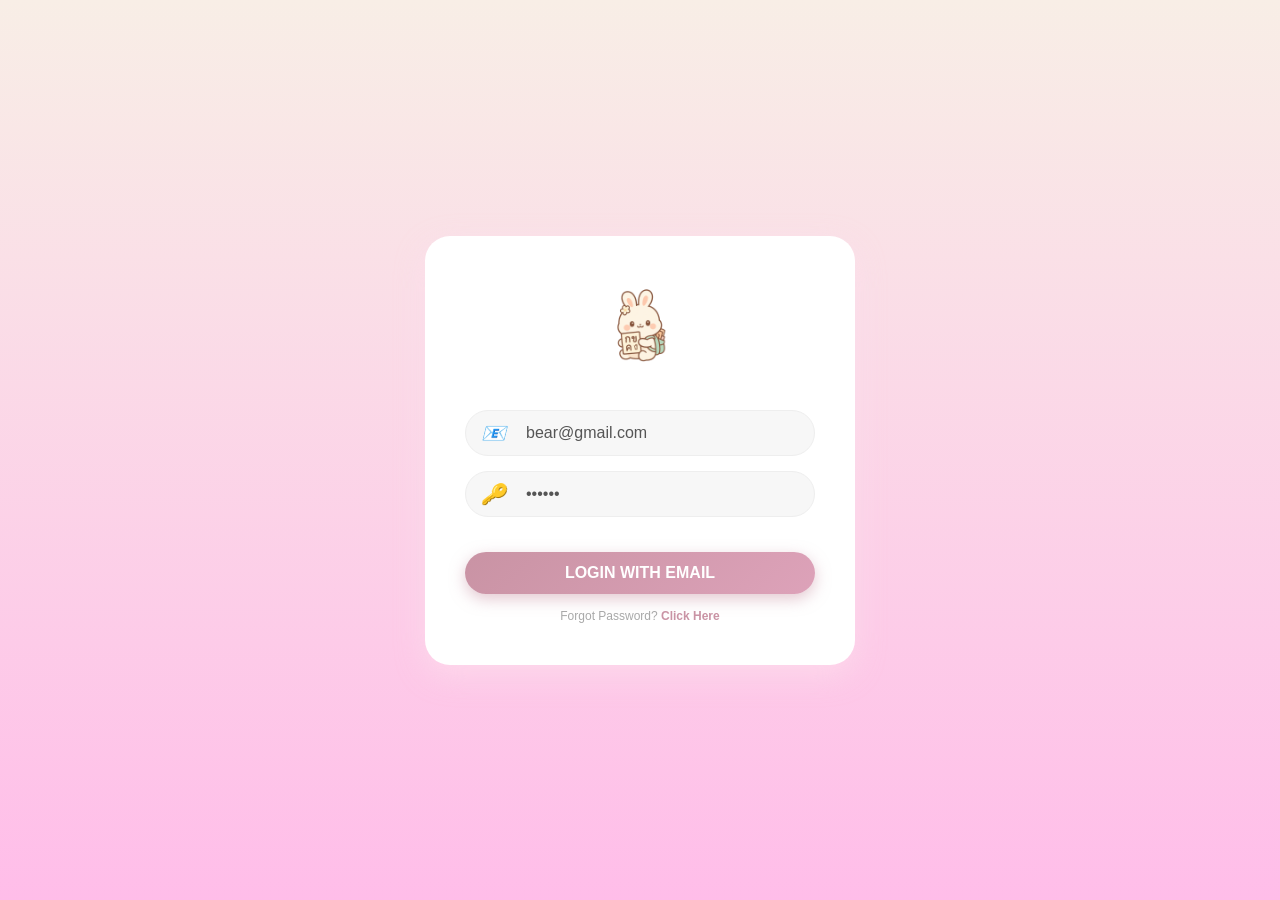
==== webservice/target/classes/public/index.html @ 34e9cc2b "changed the index.html to new login UI" ====
<!DOCTYPE html>
<html lang="en">
<head>
    <meta charset="UTF-8">
    <meta name="viewport" content="width=device-width, initial-scale=1.0">
    <title>Kawaii Login</title>
    <link rel="stylesheet" href="index_style.css">
    </head>
<body>
    <div class="login-container">
        <div class="image-placeholder">
            <img src="bunny.png" alt="Cute Bunny Mascot" class="mascot-image">
            </div>

        <form class="login-form">
            <div class="input-group">
                <i class="icon email-icon">📧</i> <input type="email" value="bear@gmail.com" readonly aria-label="Email address">
            </div>

            <div class="input-group">
                <i class="icon password-icon">🔑</i> <input type="password" value="******" aria-label="Password">
            </div>

            <button type="submit" class="login-button">
                LOGIN WITH EMAIL
            </button>
            
            <p class="forgot-password">
                Forgot Password? <a href="#">Click Here</a>
            </p>
        </form>
    </div>
</body>
</html>
---- webservice/target/classes/public/index_style.css ----
body {
    /* Background Gradient */
    background: linear-gradient(180deg, #f8eee6 0%, #ffbde9 100%); 
    display: flex;
    justify-content: center;
    align-items: center;
    min-height: 100vh;
    margin: 0;
    font-family: sans-serif; /* Use a cute, rounded font if available */
}

/* --- Login Card Container --- */
.login-container {
    background-color: #fff;
    padding: 30px 40px;
    border-radius: 25px; /* Rounded corners for the card */
    box-shadow: 0 10px 30px rgba(253, 222, 237, 0.7); /* Soft pink shadow */
    width: 90%;
    max-width: 350px;
    text-align: center;
}

/* --- Mascot Image --- */
.mascot-image {
    width: 120px; /* Adjust size as needed */
    height: auto;
    margin-bottom: 20px;
}

/* --- Input Fields --- */
.input-group {
    display: flex;
    align-items: center;
    background-color: #f7f7f7; /* Light background for the field */
    border-radius: 30px;
    margin-bottom: 15px;
    padding: 8px 15px;
    border: 1px solid #eee;
}

.input-group input {
    flex-grow: 1;
    border: none;
    background: transparent;
    padding: 5px 10px;
    font-size: 16px;
    outline: none; /* Remove default focus border */
    color: #555;
}

.input-group .icon {
    font-size: 20px;
    margin-right: 10px;
    color: #c993a4; /* A soft color for the icons */
}

/* --- Login Button --- */
.login-button {
    width: 100%;
    padding: 12px;
    margin-top: 20px;
    border: none;
    border-radius: 30px;
    font-size: 16px;
    font-weight: bold;
    color: #fff;
    cursor: pointer;
    /* Gradient from the reference image */
    background: linear-gradient(135deg, #c993a4 0%, #dda2b9 100%);
    box-shadow: 0 5px 15px rgba(201, 147, 164, 0.5); /* Soft button shadow */
    transition: background-color 0.3s;
}

.login-button:hover {
    opacity: 0.9;
}

/* --- Forgot Password Link --- */
.forgot-password {
    font-size: 12px;
    margin-top: 15px;
    color: #a8a8a8;
}

.forgot-password a {
    color: #c993a4; /* Matching the button color */
    text-decoration: none;
    font-weight: bold;
}
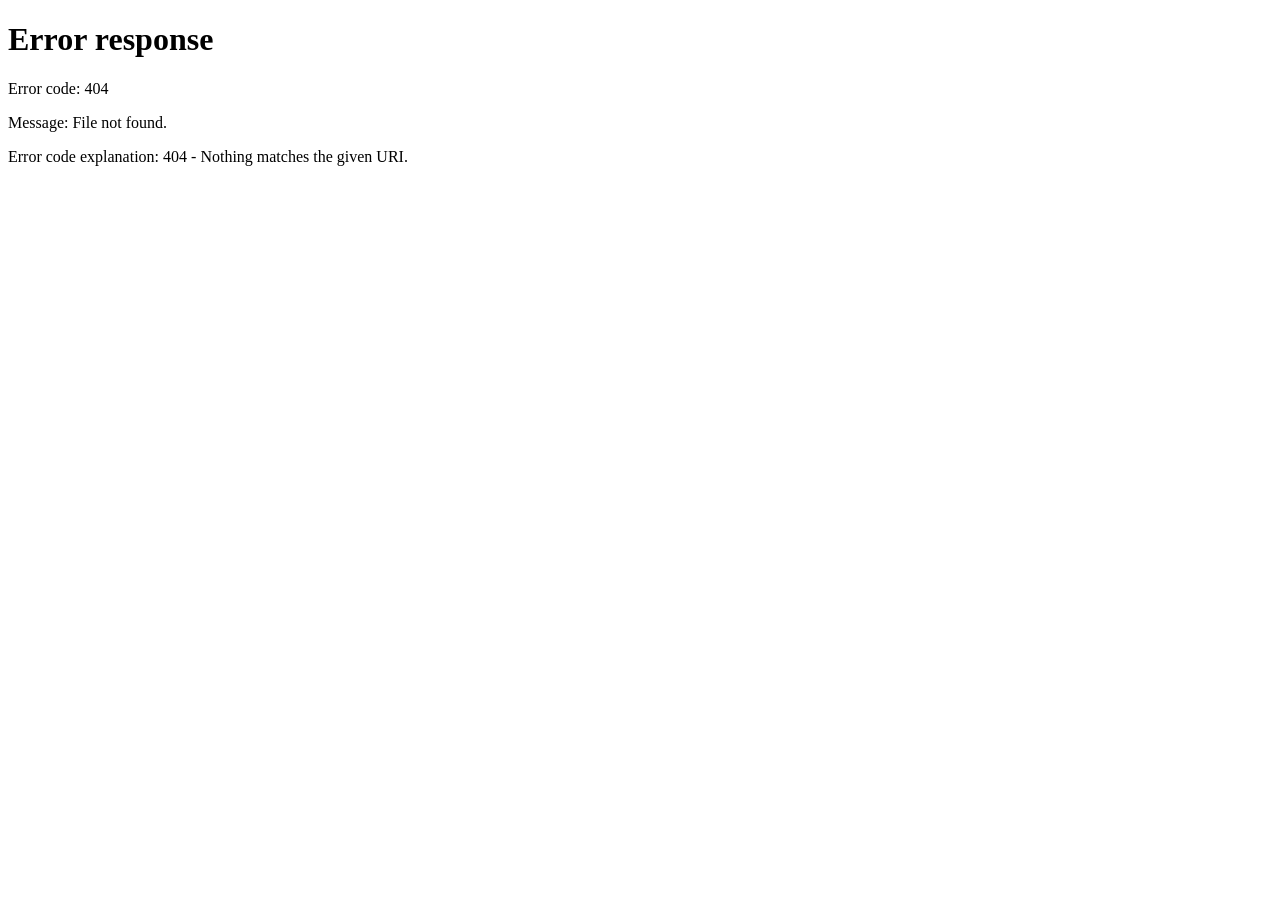
==== commit 9bc426e4: "updated every login logic to work" ====
--- a/webservice/target/classes/public/index.html
+++ b/webservice/target/classes/public/index.html
@@ -2,33 +2,10 @@
 <html lang="en">
 <head>
     <meta charset="UTF-8">
-    <meta name="viewport" content="width=device-width, initial-scale=1.0">
-    <title>Kawaii Login</title>
-    <link rel="stylesheet" href="index_style.css">
-    </head>
+    <meta http-equiv="refresh" content="0; URL='/welcome.html'" />
+    <title>Redirecting...</title>
+</head>
 <body>
-    <div class="login-container">
-        <div class="image-placeholder">
-            <img src="bunny.png" alt="Cute Bunny Mascot" class="mascot-image">
-            </div>
-
-        <form class="login-form">
-            <div class="input-group">
-                <i class="icon email-icon">📧</i> <input type="email" value="bear@gmail.com" readonly aria-label="Email address">
-            </div>
-
-            <div class="input-group">
-                <i class="icon password-icon">🔑</i> <input type="password" value="******" aria-label="Password">
-            </div>
-
-            <button type="submit" class="login-button">
-                LOGIN WITH EMAIL
-            </button>
-            
-            <p class="forgot-password">
-                Forgot Password? <a href="#">Click Here</a>
-            </p>
-        </form>
-    </div>
+    <p>If you are not redirected automatically, <a href="/welcome.html">click here</a>.</p>
 </body>
-</html>+</html>
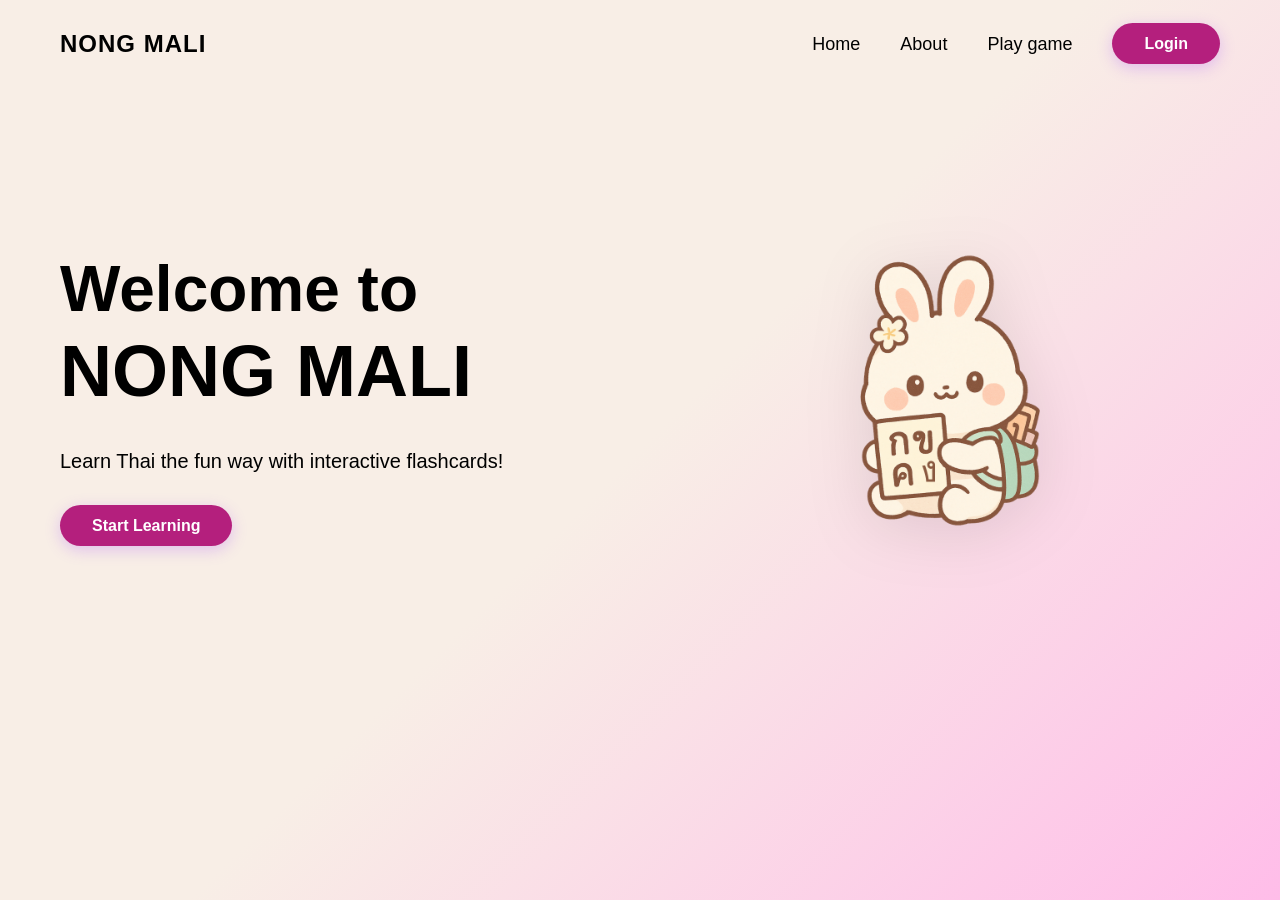
==== commit a80e280d: "removed the redundant welcome.html" ====
--- a/webservice/target/classes/public/index.html
+++ b/webservice/target/classes/public/index.html
@@ -2,10 +2,323 @@
 <html lang="en">
 <head>
     <meta charset="UTF-8">
-    <meta http-equiv="refresh" content="0; URL='/welcome.html'" />
-    <title>Redirecting...</title>
+    <meta name="viewport" content="width=device-width, initial-scale=1.0">
+    <title>NONG MALI - Welcome</title>
+    <style>
+        * {
+            margin: 0;
+            padding: 0;
+            box-sizing: border-box;
+        }
+
+        body {
+            font-family: 'Canva Sans', Bricolage Grotesque, sans-serif;
+            background: linear-gradient(135deg, #f8eee6 0%, #f8eee6 50%, #ffbde9 100%);
+            min-height: 100vh;
+        }
+
+        /* Navigation Bar */
+        nav {
+            display: flex;
+            justify-content: space-between;
+            align-items: center;
+            padding: 30px 60px;
+            background: transparent;
+            position: relative;
+        }
+
+        .logo {
+            font-size: 24px;
+            font-weight: 700;
+            color: #000000;
+            letter-spacing: 1px;
+        }
+
+        .nav-links {
+            display: flex;
+            gap: 40px;
+            align-items: center;
+            list-style: none;
+        }
+
+        .nav-links a {
+            text-decoration: none;
+            color: #000000;
+            font-size: 18px;
+            font-weight: 500;
+            transition: color 0.3s ease;
+        }
+
+        .nav-links a:hover {
+            color: #b41f7d;
+        }
+
+        a.login-btn {
+            background: linear-gradient(135deg, #b41f7d 0%, #b41f7d 100%);
+            color: white !important;
+            padding: 12px 32px;
+            border-radius: 50px;
+            text-decoration: none;
+            font-weight: 600;
+            font-size: 16px;
+            transition: all 0.3s ease;
+            box-shadow: 0 4px 15px rgba(168, 85, 247, 0.3);
+        }
+
+        a.login-btn:hover {
+            transform: translateY(-2px);
+            box-shadow: 0 6px 20px rgba(168, 85, 247, 0.4);
+        }
+
+        a.logout-btn {
+            background: linear-gradient(135deg, #ef4444 0%, #dc2626 100%);
+        }
+
+        a.logout-btn:hover {
+            box-shadow: 0 6px 20px rgba(239, 68, 68, 0.4);
+        }
+
+        /* Hero Section */
+        .hero {
+            display: flex;
+            justify-content: space-between;
+            align-items: center;
+            padding: 80px 60px;
+            max-width: 1400px;
+            margin: 0 auto;
+            gap: 60px;
+        }
+
+        .hero-content {
+            flex: 1;
+            max-width: 600px;
+        }
+
+        .hero-content h1 {
+            font-size: 64px;
+            font-weight: 800;
+            color: #000000;
+            line-height: 1.2;
+            margin-bottom: 30px;
+        }
+
+        .hero-content .highlight {
+            display: block;
+            font-size: 72px;
+        }
+
+        .hero-content p {
+            font-size: 20px;
+            color: #000000;
+            line-height: 1.6;
+            margin-bottom: 40px;
+        }
+
+        .username-display {
+            font-weight: 700;
+            color: #a855f7;
+            font-size: 22px;
+        }
+
+        .hero-image {
+            flex: 1;
+            display: flex;
+            justify-content: center;
+            align-items: center;
+            animation: float 3s ease-in-out infinite;
+        }
+
+        @keyframes float {
+            0%, 100% {
+                transform: translateY(0px);
+            }
+            50% {
+                transform: translateY(-20px);
+            }
+        }
+
+        .bunny-character {
+            width: 100%;
+            max-width: 450px;
+            height: auto;
+            filter: drop-shadow(0 10px 30px rgba(0,0,0,0.1));
+        }
+
+        /* Responsive: Tablet */
+        @media (max-width: 1024px) {
+            .hero {
+                flex-direction: column;
+                text-align: center;
+                padding: 60px 40px;
+            }
+            .hero-content h1 {
+                font-size: 48px;
+            }
+            .hero-content .highlight {
+                font-size: 56px;
+            }
+            nav {
+                padding: 20px 40px;
+            }
+            .nav-links {
+                gap: 20px;
+            }
+        }
+
+        /* -------------------------------------------------
+           MOBILE HAMBURGER MENU (Only affects < 768px)
+           ------------------------------------------------- */
+        @media (max-width: 768px) {
+
+            /* hide the desktop nav */
+            .nav-links {
+                position: absolute;
+                top: 80px;
+                right: 20px;
+                background: white;
+                padding: 20px;
+                border-radius: 20px;
+                flex-direction: column;
+                gap: 20px;
+                list-style: none;
+                width: 180px;
+                display: none;
+                box-shadow: 0 8px 20px rgba(0,0,0,0.15);
+                z-index: 999;
+            }
+
+            .nav-links.active {
+                display: flex;
+            }
+
+            .nav-links a {
+                font-size: 18px;
+                color: #000;
+            }
+
+            /* Hamburger Icon */
+            .hamburger {
+                width: 32px;
+                height: 26px;
+                display: flex;
+                flex-direction: column;
+                justify-content: space-between;
+                cursor: pointer;
+            }
+
+            .hamburger span {
+                height: 4px;
+                width: 100%;
+                background: #000;
+                border-radius: 5px;
+                transition: 0.3s ease;
+            }
+
+            /* Transform when active */
+            .hamburger.active span:nth-child(1) {
+                transform: translateY(10px) rotate(45deg);
+            }
+            .hamburger.active span:nth-child(2) {
+                opacity: 0;
+            }
+            .hamburger.active span:nth-child(3) {
+                transform: translateY(-10px) rotate(-45deg);
+            }
+
+            nav {
+                padding: 20px;
+                justify-content: space-between;
+            }
+
+            .hero-content h1 {
+                font-size: 36px;
+            }
+            .hero-content .highlight {
+                font-size: 42px;
+            }
+            .hero-content p {
+                font-size: 18px;
+            }
+            .bunny-character {
+                max-width: 300px;
+            }
+        }
+    </style>
 </head>
 <body>
-    <p>If you are not redirected automatically, <a href="/welcome.html">click here</a>.</p>
+
+    <!-- Navigation -->
+    <nav>
+        <div class="logo">NONG MALI</div>
+
+        <!-- Hamburger Button -->
+        <div class="hamburger" id="hamburgerMenu">
+            <span></span>
+            <span></span>
+            <span></span>
+        </div>
+
+        <ul class="nav-links">
+            <li><a href="#home">Home</a></li>
+            <li><a href="about.html">About</a></li>
+            <li><a href="flashcards.html">Play game</a></li>
+            <li><a href="#" class="login-btn logout-btn" id="authBtn">Login</a></li>
+        </ul>
+    </nav>
+
+    <!-- Hero Section -->
+    <div class="hero">
+        <div class="hero-content">
+            <h1>
+                Welcome to
+                <span class="highlight">NONG MALI</span>
+            </h1>
+            <p>
+                <span id="welcomeMessage">
+                    Learn Thai the fun way with interactive flashcards!
+                </span>
+            </p>
+            <a href="flashcards.html" class="login-btn">Start Learning</a>
+        </div>
+
+        <div class="hero-image">
+            <img src="imgs/bunny.png" alt="Cute Bunny Character" class="bunny-character">
+        </div>
+    </div>
+
+    <!-- Authentication Script -->
+    <script>
+        const username = localStorage.getItem('username');
+        const authBtn = document.getElementById('authBtn');
+        const welcomeMessage = document.getElementById('welcomeMessage');
+
+        if (username) {
+            authBtn.textContent = 'Logout';
+            authBtn.classList.add('logout-btn');
+            welcomeMessage.innerHTML =
+                `Welcome back, <span class="username-display">${username}</span>! Ready to continue your Thai learning journey?`;
+            authBtn.onclick = logout;
+        } else {
+            authBtn.textContent = 'Login';
+            authBtn.classList.remove('logout-btn');
+            authBtn.onclick = () => window.location.href = 'login.html';
+        }
+
+        function logout() {
+            localStorage.removeItem('username');
+            localStorage.removeItem('token');
+            window.location.reload();
+        }
+
+        // Mobile Hamburger Script
+        const hamburger = document.getElementById("hamburgerMenu");
+        const navLinks = document.querySelector(".nav-links");
+
+        hamburger.addEventListener("click", () => {
+            hamburger.classList.toggle("active");
+            navLinks.classList.toggle("active");
+        });
+    </script>
+
 </body>
 </html>
